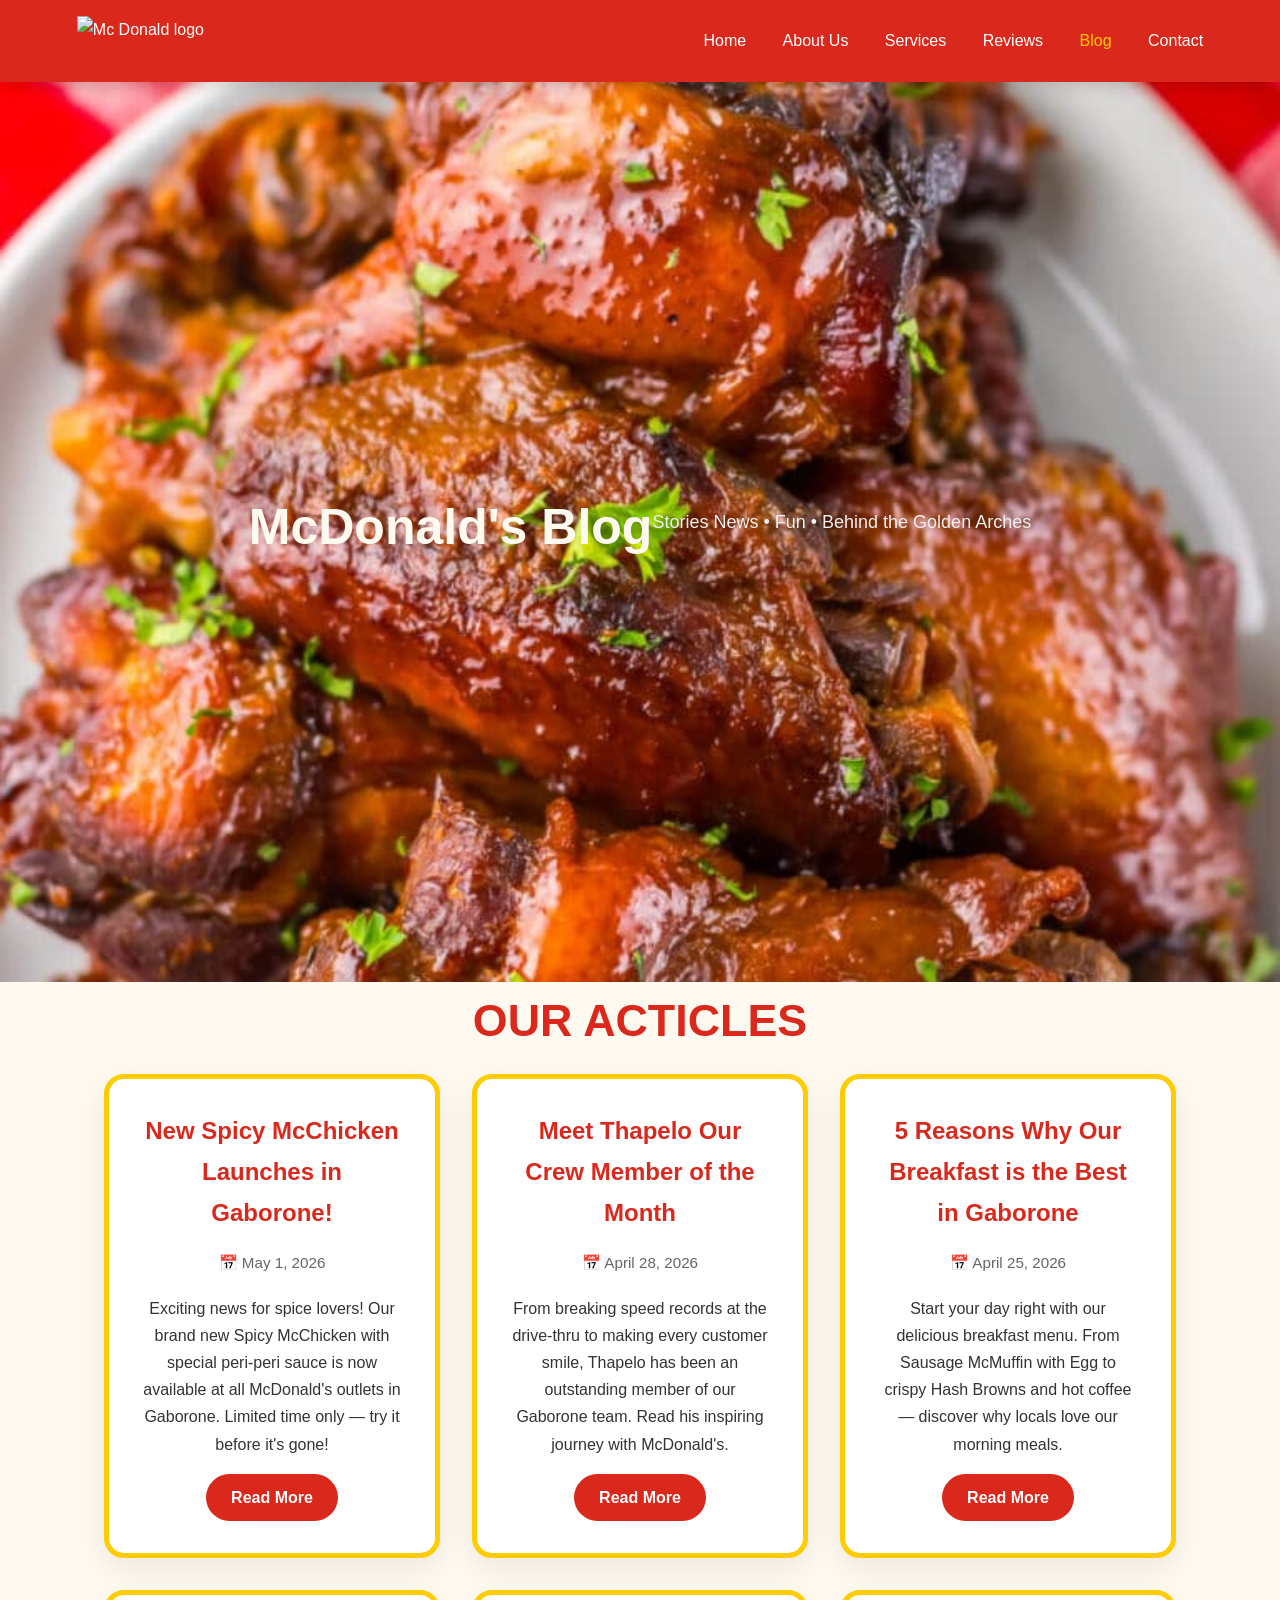
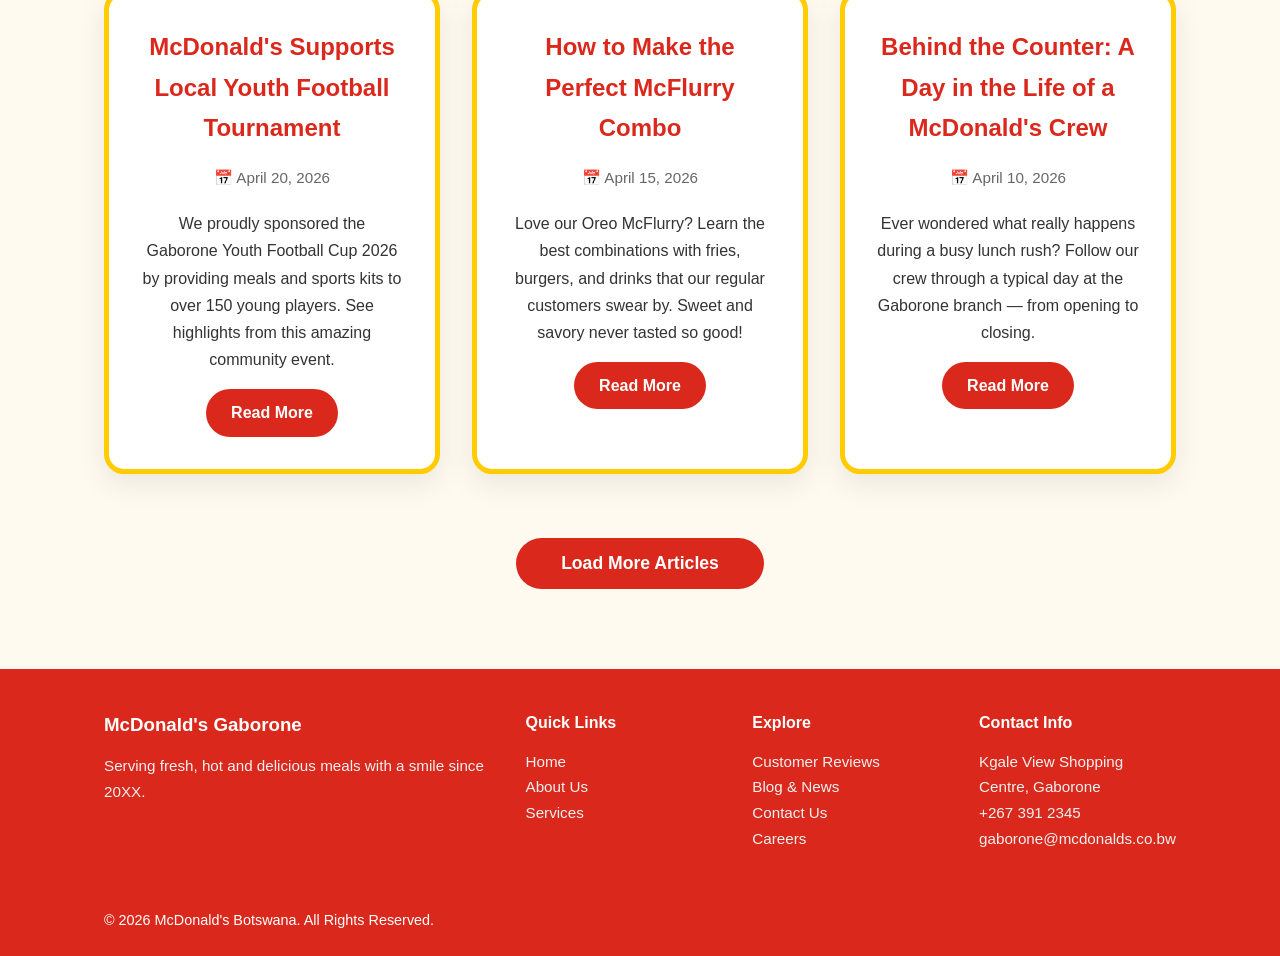
==== blog.html @ b5c473f5 "add website files" ====
<!DOCTYPE html>
<html lang="en">
<head>
    <meta charset="UTF-8">
    <meta name="viewport" content="width=device-width, initial-scale=1.0">
    <title>Blog | McDonald's </title>
    <link rel="stylesheet" href="style.css">
    <link href="https://cdn.jsdelivr.net/npm/bootstrap@5.3.3/dist/css/bootstrap.min.css" rel="style.css">
    
</head>
<body>

    <header>
        <div class="logo">
             <img src="images/Logo.jpg" alt="Mc Donald logo" class="logo-img">
        </div>
        <nav>
            <a href="index.html">Home</a>
            <a href="about-us.html">About Us</a>
            <a href="services.html">Services</a>
            <a href="reviews.html">Reviews</a>
            <a href="blog.html">Blog</a>
            <a href="contact.html">Contact</a>
        </nav>
    </header>

    <section class="hero">
        <h1>McDonald's Blog</h1>
        <p class="tagline">Stories News • Fun • Behind the Golden Arches</p>
    </section>
    <div class="container">
        <h2 class="section-title">OUR ACTICLES</h2>


        <div class="grid">

            <!-- Blog Post 1 -->
            <div class="card">
                <h3>New Spicy McChicken Launches in Gaborone!</h3>
                <p class="blog-date">May 1, 2026</p>
                <p>Exciting news for spice lovers! Our brand new Spicy McChicken with special peri-peri sauce is now available at all McDonald's outlets in Gaborone. Limited time only — try it before it's gone!</p>
                <a href="reviews.html" class="btn" style="margin-top: 1rem; padding: 10px 25px; font-size: 1rem;">Read More</a>
            </div>

            <!-- Blog Post 2 -->
            <div class="card">
                <h3>Meet Thapelo Our Crew Member of the Month</h3>
                <p class="blog-date">April 28, 2026</p>
                <p>From breaking speed records at the drive-thru to making every customer smile, Thapelo has been an outstanding member of our Gaborone team. Read his inspiring journey with McDonald's.</p>
                <a href="reviews.html" class="btn" style="margin-top: 1rem; padding: 10px 25px; font-size: 1rem;">Read More</a>
            </div>

            <!-- Blog Post 3 -->
            <div class="card">
                <h3>5 Reasons Why Our Breakfast is the Best in Gaborone</h3>
                <p class="blog-date">April 25, 2026</p>
                <p>Start your day right with our delicious breakfast menu. From Sausage McMuffin with Egg to crispy Hash Browns and hot coffee — discover why locals love our morning meals.</p>
                <a href="reviews.html" class="btn" style="margin-top: 1rem; padding: 10px 25px; font-size: 1rem;">Read More</a>
            </div>

            <!-- Blog Post 4 -->
            <div class="card">
                <h3>McDonald's Supports Local Youth Football Tournament</h3>
                <p class="blog-date">April 20, 2026</p>
                <p>We proudly sponsored the Gaborone Youth Football Cup 2026 by providing meals and sports kits to over 150 young players. See highlights from this amazing community event.</p>
                <a href="reviews.html" class="btn" style="margin-top: 1rem; padding: 10px 25px; font-size: 1rem;">Read More</a>
            </div>

            <!-- Blog Post 5 -->
            <div class="card">
                <h3>How to Make the Perfect McFlurry Combo</h3>
                <p class="blog-date">April 15, 2026</p>
                <p>Love our Oreo McFlurry? Learn the best combinations with fries, burgers, and drinks that our regular customers swear by. Sweet and savory never tasted so good!</p>
                <a href="reviews.html" class="btn" style="margin-top: 1rem; padding: 10px 25px; font-size: 1rem;">Read More</a>
            </div>

            <!-- Blog Post 6 -->
            <div class="card">
                <h3>Behind the Counter: A Day in the Life of a McDonald's Crew</h3>
                <p class="blog-date">April 10, 2026</p>
                <p>Ever wondered what really happens during a busy lunch rush? Follow our crew through a typical day at the Gaborone branch — from opening to closing.</p>
                <a href="reviews.html" class="btn" style="margin-top: 1rem; padding: 10px 25px; font-size: 1rem;">Read More</a>
            </div>

        </div>

    
        <div style="text-align: center; margin: 4rem 0;">
            <button class="btn">Load More Articles</button>
        </div>

    </div>



    <footer>
    <div class="footer-container">
        <div class="footer-grid">

            <div class="footer-column">
                <h3>McDonald's Gaborone</h3>
                <p>Serving fresh, hot and delicious meals with a smile since 20XX.</p>
            </div>

            <!-- Column 2: Quick Links -->
            <div class="footer-column">
                <h4>Quick Links</h4>
                <ul>
                    <li><a href="index.html">Home</a></li>
                    <li><a href="about-us.html">About Us</a></li>
                    <li><a href="services.html">Services</a></li>
                    
                </ul>
            </div>

            <!-- Column 3: Explore -->
            <div class="footer-column">
                <h4>Explore</h4>
                <ul>
                    <li><a href="reviews.html">Customer Reviews</a></li>
                    <li><a href="blog.html">Blog & News</a></li>
                    <li><a href="contact.html">Contact Us</a></li>
                    <li><a href="#">Careers</a></li>
                </ul>
            </div>

            <!-- Column 4: Contact -->
            <div class="footer-column">
                <h4>Contact Info</h4>
                <ul>
                    <li><i class="fas fa-map-marker-alt"></i> Kgale View Shopping Centre, Gaborone</li>
                    <li><i class="fas fa-phone"></i> +267 391 2345</li>
                    <li><i class="fas fa-envelope"></i> gaborone@mcdonalds.co.bw</li>
                </ul>
            </div>

        </div>

        <!-- Bottom Bar -->
        <div class="footer-bottom">
            <p>&copy; 2026 McDonald's Botswana. All Rights Reserved.</p>
            
        </div>
    </div>
</footer>
<script src="script.js"></script>

</body>
</html>
---- style.css ----
:root {
    --red: #DA291C;
    --yellow: #FFCC00;
    --dark: #222222;
    --light: #fffaf0;
}
* {
    margin: 0;
    padding: 0;
    box-sizing: border-box;
}
html, body {
    width: 100%;
    overflow-x: hidden;
}
body {
    font-family: 'Roboto', sans-serif;
    background: var(--light);
    color: #333;
    line-height: 1.7;
}
h1, h2, h3, h4 {
    font-family: 'Poppins', sans-serif;
}
header {
    background: var(--red);
    color: white;
    padding: 1rem 6%;
    display: flex;
    justify-content: space-between;
    align-items: center;
    box-shadow: 0 4px 15px rgba(0,0,0,0.15);
    position: sticky;
    top: 0;
    z-index: 1000;
}
.logo {
    display: flex;
    align-items: center;
    gap: 10px;
}
.logo-img {
    height: 50px;
    width: auto;
    transition: all 0.3s ease;
}
.logo-img:hover {
    transform: scale(1.08);
}
.logo-text {
    color: white;
    font-weight: 700;
    font-size: 1.6rem;
}
nav a {
    color: white;
    text-decoration: none;
    margin-left: 2rem;
    font-weight: 500;
    transition: color 0.3s;
}
nav a:hover,
nav a.active {
    color: var(--yellow);
}
.hero {
    width: 100%;
    min-height: 100vh;
    margin: 0;
    background-image: url(images/chicken.jpg);
    background-size: cover;
    background-position: center;
    background-repeat: no-repeat;
    display: flex;
    justify-content: center;
    align-items: center;
    position: relative;
}
.hero-content {
    color: white;
    text-align: center;
    max-width: 900px;
    padding: 0 5%;
    z-index: 2;
}
.hero h1 {
    font-size: 50px;
    margin-bottom: 10px;
    color: #fffaf0;
}
.hero p {
    font-size: 18px;
    margin-bottom: 20px;
    color: #f0f0f0;
}
.btn {
    display: inline-block;
    padding: 15px 45px;
    background: var(--red);
    color: white;
    text-decoration: none;
    border-radius: 50px;
    font-size: 1.1rem;
    font-weight: 600;
    cursor: pointer;
    transition: all 0.3s ease;
    border: none;
}
.btn:hover {
    background: var(--yellow);
    color: #222;
    transform: scale(1.08);
}
.container {
    max-width: 1200px;
    margin: 0 auto;
    padding: 0 5%;
}
.section-title {
    text-align: center;
    color: var(--red);
    font-size: 2.8rem;
    margin-bottom: 1rem;
}
.summary-text {
    font-size: 1.2rem;
    text-align: center;
    max-width: 900px;
    margin: 0 auto 3rem;
    color: #444;
}
.grid {
    display: grid;
    grid-template-columns: repeat(auto-fit, minmax(280px, 1fr));
    gap: 2rem;
}
.card {
    background: white;
    border-radius: 20px;
    padding: 2rem;
    box-shadow: 0 10px 30px rgba(0,0,0,0.08);
    border: 5px solid var(--yellow);
    transition: all 0.3s ease;
    text-align: center;
}
.card:hover {
    transform: translateY(-10px);
    box-shadow: 0 15px 35px rgba(218, 41, 28, 0.15);
}
.card h3 {
    color: var(--red);
    margin-bottom: 1rem;
    font-size: 1.5rem;
}
.menu-grid {
    display: grid;
    grid-template-columns: repeat(auto-fit, minmax(280px, 1fr));
    gap: 30px;
}
.menu-card {
    background: white;
    border-radius: 15px;
    overflow: hidden;
    box-shadow: 0 5px 15px rgba(0,0,0,0.1);
    transition: transform 0.3s;
}
.menu-card:hover {
    transform: translateY(-10px);
}
.menu-card img {
    width: 100%;
    height: 220px;
    object-fit: cover;
}
.menu-info {
    padding: 20px;
    text-align: center;
}
.price {
    color: var(--red);
    font-size: 1.5rem;
    font-weight: bold;
}
.featured-post {
    display: grid;
    grid-template-columns: 1fr 1fr;
    gap: 3rem;
    background: white;
    border-radius: 20px;
    overflow: hidden;
    box-shadow: 0 15px 40px rgba(0,0,0,0.1);
    margin-bottom: 5rem;
    border: 5px solid var(--yellow);
}
.category {
    position: absolute;
    top: 20px;
    left: 20px;
    background: var(--yellow);
    color: #222;
    padding: 8px 20px;
    border-radius: 30px;
    font-weight: 600;
    font-size: 0.95rem;
}
.featured-content {
    padding: 2.5rem;
    display: flex;
    flex-direction: column;
    justify-content: center;
}
.featured-content h2 {
    color: var(--red);
    font-size: 2.2rem;
    margin-bottom: 0.8rem;
    line-height: 1.3;
}
.blog-date {
    color: #666;
    font-size: 0.95rem;
    margin-bottom: 1.2rem;
}
.blog-date::before {
    content: "📅 "
}   
.rating-summary {
    text-align: center;
    margin: 3rem 0 4rem;
}
.rating-summary h2 {
    font-size: 3.5rem;
    color: var(--red);
    margin-bottom: 0.5rem;
}
.stars {
    font-size: 2.5rem;
    color: var(--yellow);
    letter-spacing: 5px;
}
.review-card {
    border: 5px solid var(--yellow);
}
.review-card .stars {
    font-size: 1.8rem;
    color: var(--yellow);
    margin-bottom: 1.2rem;
}
.review-text {
    font-size: 1.1rem;
    line-height: 1.6;
    color: #444;
    margin-bottom: 1.5rem;
}
.reviewer strong {
    color: var(--red);
    font-size: 1.1rem;
}
.contact-grid {
    display: grid;
    grid-template-columns: 1fr 1.1fr;
    gap: 4.5rem;
    margin: 4rem 0;
}
.form-row {
    display: grid;
    grid-template-columns: 1fr 1fr;
    gap: 1.5rem;
}
.form-group {
    margin-bottom: 1.8rem;
}
.form-group label {
    display: block;
    margin-bottom: 8px;
    font-weight: 500;
    color: #333;
    font-size: 1.02rem;
}
.form-group input,
.form-group select,
.form-group textarea {
    width: 100%;
    padding: 16px 18px;
    border: 2px solid #ddd;
    border-radius: 12px;
    font-size: 1.02rem;
    transition: all 0.3s ease;
    background: white;
}
.form-group input:focus,
.form-group select:focus,
.form-group textarea:focus {
    border-color: var(--yellow);
    box-shadow: 0 0 0 4px rgba(255, 204, 0, 0.15);
    outline: none;
}
.submit-btn {
    background: var(--red);
    color: white;
    border: none;
    padding: 16px 40px;
    font-size: 1.15rem;
    font-weight: 600;
    border-radius: 50px;
    cursor: pointer;
    width: 100%;
    margin-top: 1rem;
    transition: all 0.3s ease;
}
.submit-btn:hover {
    background: var(--yellow);
    color: #222;
    transform: translateY(-3px);
}
.intro {
    text-align: center;
    max-width: 800px;
    margin: 0 auto 60px;
}
.timeline {
    display: grid;
    grid-template-columns: repeat(auto-fit, minmax(280px, 1fr));
    gap: 25px;
}
.timeline-item {
    background: white;
    padding: 25px;
    border-radius: 12px;
    border-left: 6px solid var(--red);
}
footer {
    background: var(--red);
    color: white;
    padding: 2.5rem 0 1.5rem;
    margin-top: 5rem;
}
.footer-container {
    max-width: 1200px;
    margin: 0 auto;
    padding: 0 5%;
}
.footer-grid {
    display: grid;
    grid-template-columns: 2fr 1fr 1fr 1fr;
    gap: 2rem;
    margin-bottom: 2rem;
}
.footer-column h3,
.footer-column h4 {
    color: white;
    margin-bottom: 0.8rem;
}
.footer-column p,
.footer-column ul li {
    color: #f0f0f0;
    font-size: 0.95rem;
}
.footer-column ul {
    list-style: none;
    padding: 0;
}
.footer-column ul a {
    color: #f0f0f0;
    text-decoration: none;
    transition: color 0.3s;
}
.footer-column ul a:hover {
    color: var(--yellow);
}
.footer-bottom {
    
    padding-top: 1.5rem;
    display: flex;
    justify-content: space-between;
    align-items: center;
    flex-wrap: wrap;
    gap: 1rem;
    font-size: 0.9rem;
}
@keyframes slideFromTop {
    from { opacity: 0; transform: translateY(-80px); }
    to { opacity: 1; transform: translateY(0); }
}
@keyframes slideFromLeft {
    from { opacity: 0; transform: translateX(-80px); }
    to { opacity: 1; transform: translateX(0); }
}
@keyframes slideFromRight {
    from { opacity: 0; transform: translateX(80px); }
    to { opacity: 1; transform: translateX(0); }
}
@media (max-width: 768px) {
    .hero h1 { font-size: 3rem; }
    header { 
        flex-direction: column; 
        gap: 1rem; 
        padding: 1rem 5%; 
    }
    nav a { margin: 0 1rem; }
    
    .featured-post {
        grid-template-columns: 1fr;
    }
    
    .contact-grid {
        grid-template-columns: 1fr;
        gap: 3rem;
    }
    
    .form-row {
        grid-template-columns: 1fr;
    }
    
    .footer-grid {
        grid-template-columns: 1fr 1fr;
    }
}

@media (max-width: 600px) {
    .hero h1 { font-size: 2.5rem; }
    .footer-grid {
        grid-template-columns: 1fr;
    }
}
@media(max-width: 600px){
    .hero{
        flex-direction: column;
        text-align: center;
        padding: 20px;
    }
}
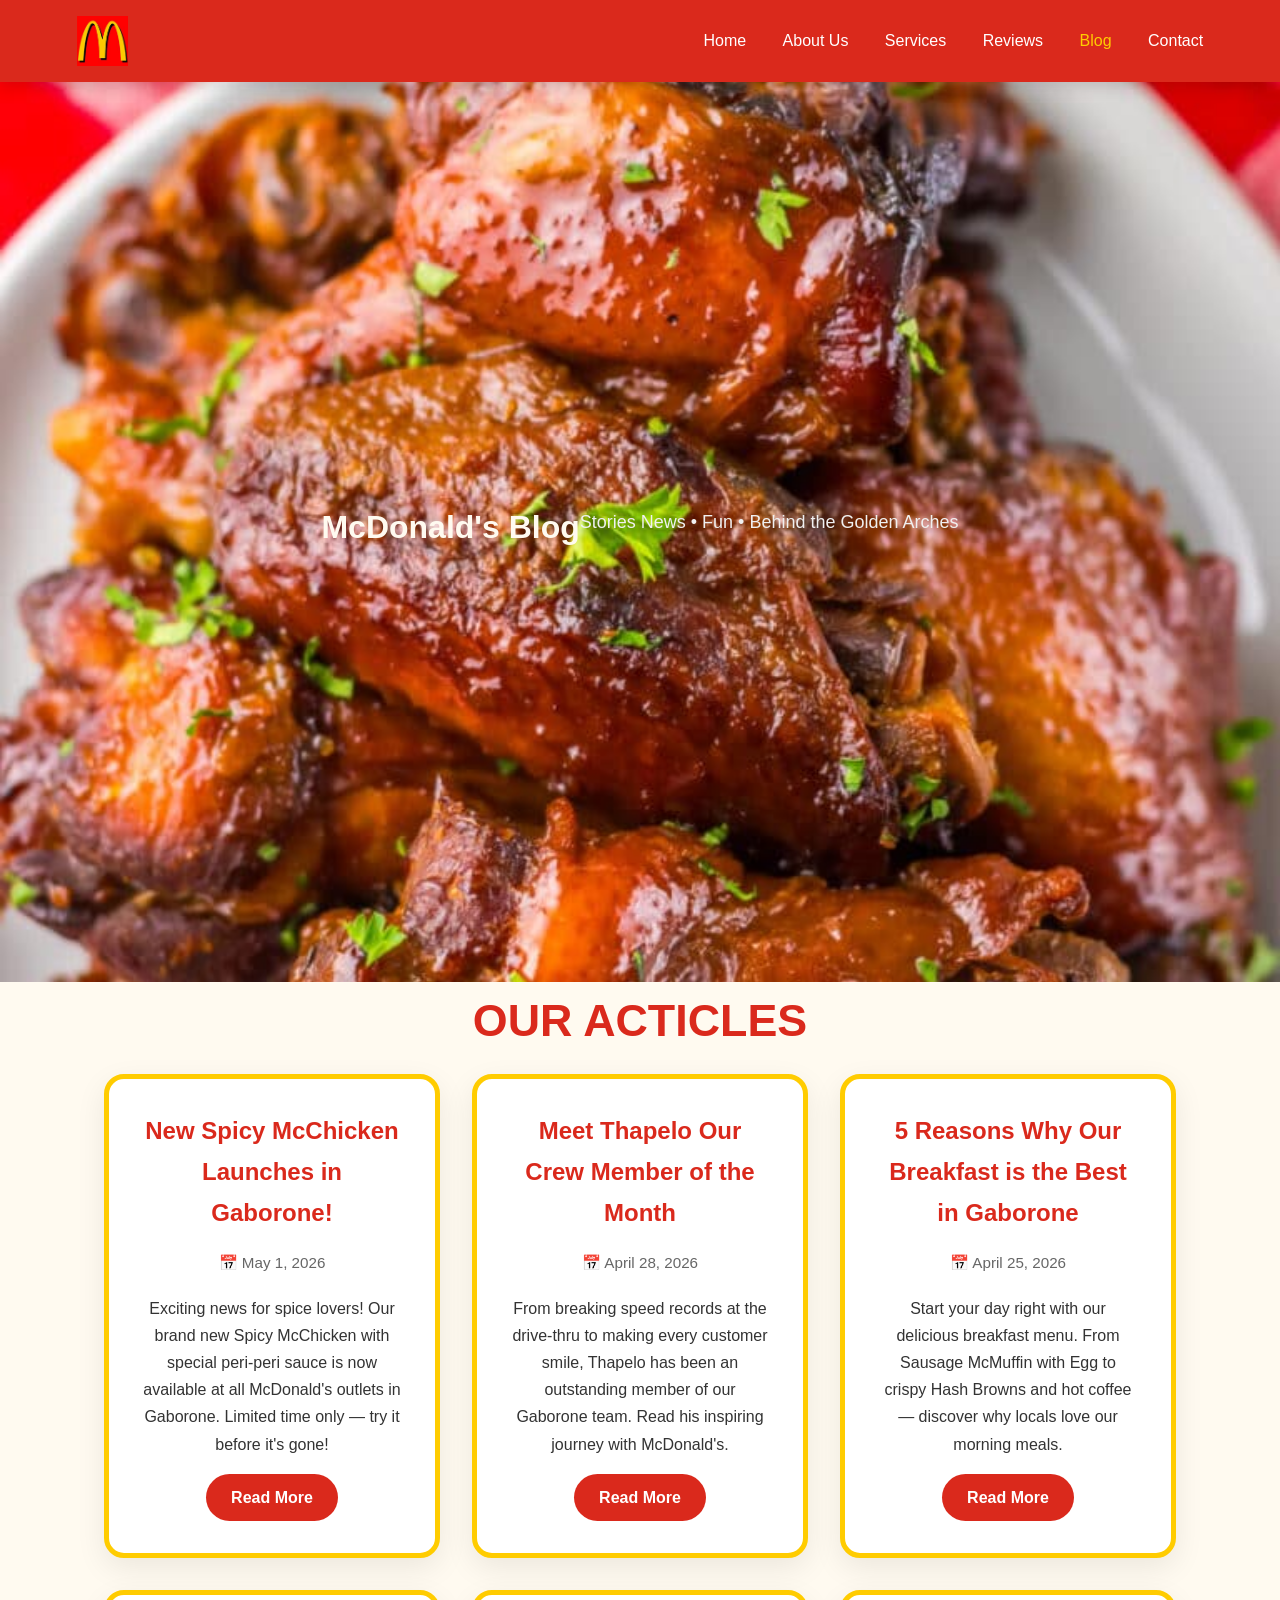
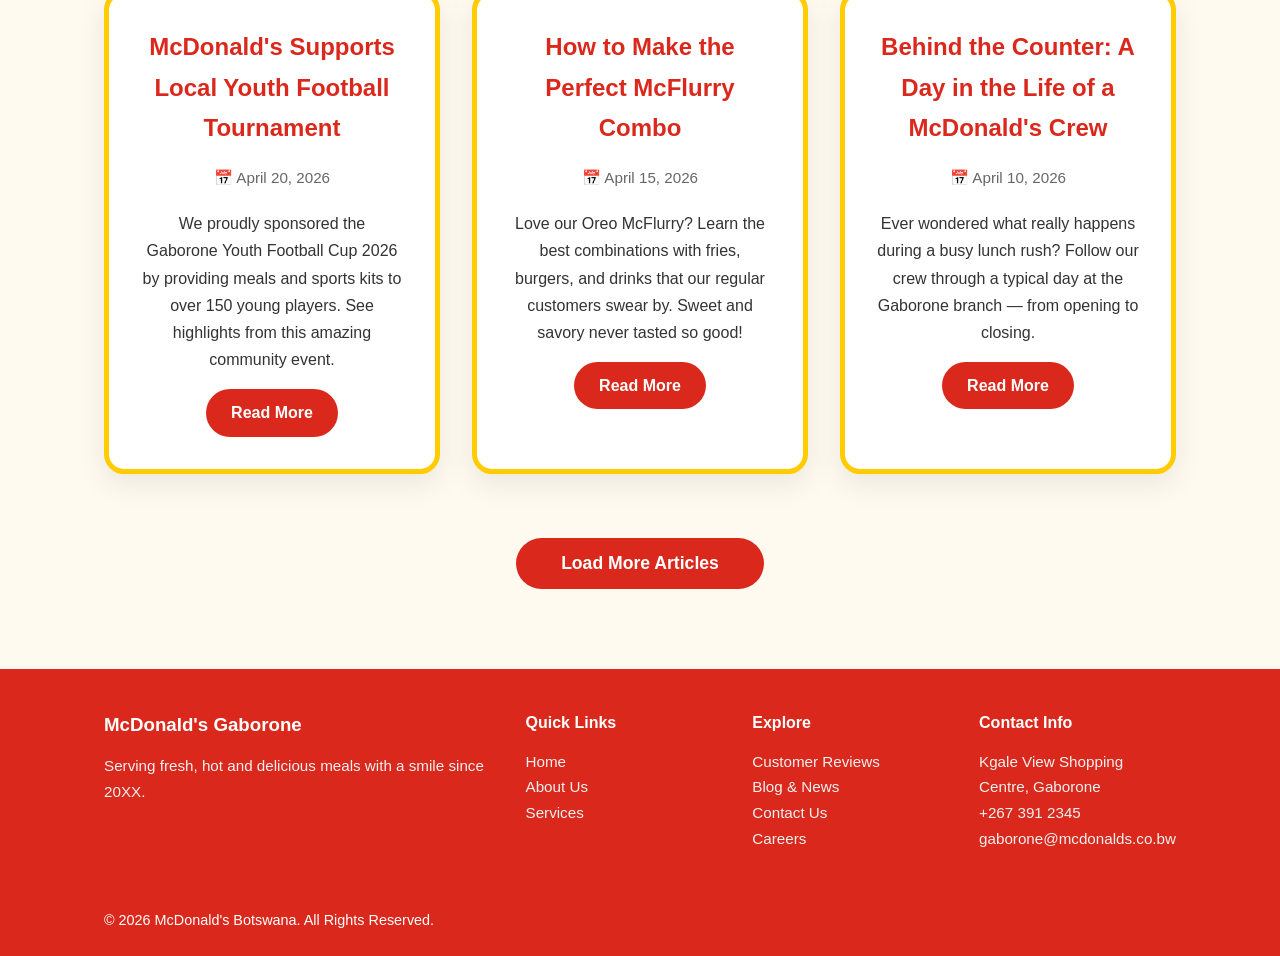
==== commit 0ee231a7: "UPDATE FILE" ====
--- a/blog.html
+++ b/blog.html
@@ -12,7 +12,7 @@
 
     <header>
         <div class="logo">
-             <img src="images/Logo.jpg" alt="Mc Donald logo" class="logo-img">
+          <img src="images/logo.jpg" alt="Mc Donald logo" class="logo-img">
         </div>
         <nav>
             <a href="index.html">Home</a>
--- a/style.css
+++ b/style.css
@@ -35,6 +35,7 @@
     position: sticky;
     top: 0;
     z-index: 1000;
+    width: 100%;
 }
 .logo {
     display: flex;
@@ -79,16 +80,17 @@
     position: relative;
 }
 .hero-content {
-    color: white;
+    color:black;
     text-align: center;
     max-width: 900px;
     padding: 0 5%;
     z-index: 2;
 }
 .hero h1 {
-    font-size: 50px;
+    font-size: 32px;
     margin-bottom: 10px;
     color: #fffaf0;
+    line-height: 1.2;
 }
 .hero p {
     font-size: 18px;
@@ -158,6 +160,7 @@
     display: grid;
     grid-template-columns: repeat(auto-fit, minmax(280px, 1fr));
     gap: 30px;
+    padding: 0 50px;
 }
 .menu-card {
     background: white;
@@ -175,7 +178,7 @@
     object-fit: cover;
 }
 .menu-info {
-    padding: 20px;
+    padding: 30px;
     text-align: center;
 }
 .price {
@@ -392,11 +395,12 @@
     to { opacity: 1; transform: translateX(0); }
 }
 @media (max-width: 768px) {
-    .hero h1 { font-size: 3rem; }
+    .hero h1 { font-size: 40px; }
     header { 
         flex-direction: column; 
         gap: 1rem; 
         padding: 1rem 5%; 
+
     }
     nav a { margin: 0 1rem; }
     
@@ -418,16 +422,27 @@
     }
 }
 
-@media (max-width: 600px) {
-    .hero h1 { font-size: 2.5rem; }
+@media (max-width: 768px) {
+    .hero h1 { font-size: 1rem; }
     .footer-grid {
         grid-template-columns: 1fr;
     }
 }
-@media(max-width: 600px){
-    .hero{
+@media  (max-width: 768px;){
+    .header{
         flex-direction: column;
+        
+    }
+    .nav{
+        flex-direction: column;
+        align-items: center;
+        width: 100%;
+    }
+    .nav a{
+        display: block;
+        width: 100%;
         text-align: center;
-        padding: 20px;
-    }
+        padding: 10px;
+    }
+    
 }
